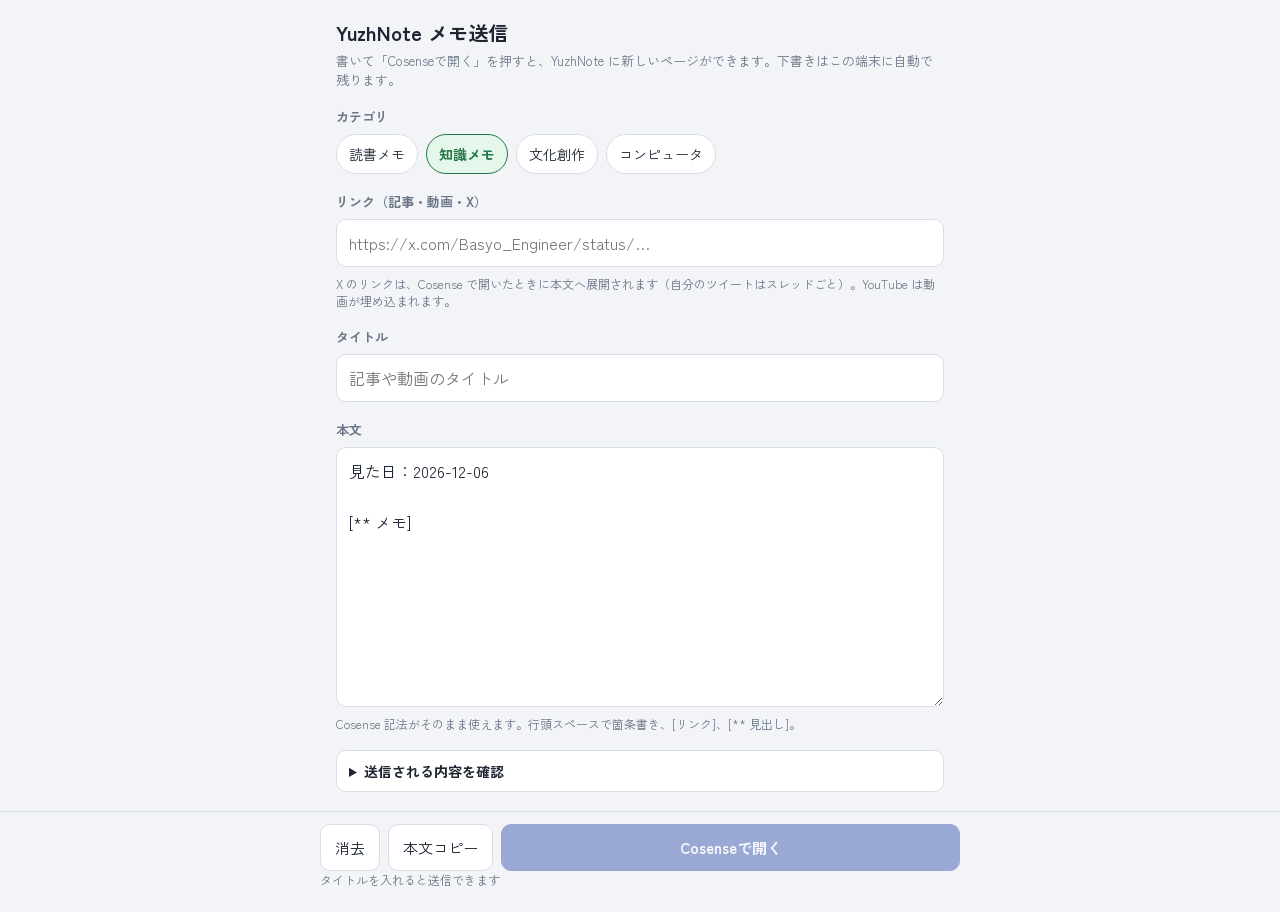
==== yuzhnote/index.html @ 18ed790c "YuzhNote メモ送信エディタを追加 Cosense（YuzhNote）に新しいメモを送るためのエディタ。 ホーム画面に追加してアプリのように使えるよう、manifest とアイコンを付けた。  " ====
<!DOCTYPE html>
<html lang="ja">
<head>
<meta charset="utf-8">
<meta name="viewport" content="width=device-width, initial-scale=1, viewport-fit=cover">
<meta name="theme-color" content="#2f4fa8">
<meta name="apple-mobile-web-app-capable" content="yes">
<meta name="mobile-web-app-capable" content="yes">
<meta name="apple-mobile-web-app-title" content="YuzhNote">
<meta name="apple-mobile-web-app-status-bar-style" content="default">
<link rel="manifest" href="manifest.webmanifest">
<link rel="icon" type="image/png" sizes="192x192" href="icon-192.png">
<link rel="apple-touch-icon" href="apple-touch-icon.png">
<title>YuzhNote メモ送信</title>
<link rel="preconnect" href="https://fonts.googleapis.com">
<link rel="preconnect" href="https://fonts.gstatic.com" crossorigin>
<link href="https://fonts.googleapis.com/css2?family=Zen+Kaku+Gothic+New:wght@400;700&family=IBM+Plex+Mono:wght@400&display=swap" rel="stylesheet">
<style>
/* 1カラムの入力フォーム。上から「カテゴリ→タイトル→本文→送信」の順に親指で進める */
:root {
  --bg: #f2f4f7;
  --panel: #ffffff;
  --ink: #1e2633;
  --muted: #6b7686;
  --line: #d8dee7;
  --accent: #2f4fa8;
  --cat-book: #1d5fa8;   --cat-book-bg: #e3f0ff;
  --cat-know: #23784a;   --cat-know-bg: #e5f6ea;
  --cat-art:  #b0472a;   --cat-art-bg:  #ffe9e3;
  --cat-comp: #6a3fb5;   --cat-comp-bg: #f0e8ff;
  --font-body: "Zen Kaku Gothic New", "Hiragino Sans", "Noto Sans JP", sans-serif;
  --font-mono: "IBM Plex Mono", ui-monospace, Menlo, monospace;
  color-scheme: light;
}
@media (prefers-color-scheme: dark) {
  :root:not([data-theme="light"]) {
    --bg: #141922; --panel: #1d2430; --ink: #e6eaf0; --muted: #98a3b3; --line: #313b4a; --accent: #8fa8ff;
    --cat-book: #9cc6ff; --cat-book-bg: #1c2f48;
    --cat-know: #8fd9ad; --cat-know-bg: #18352a;
    --cat-art:  #ffb09b; --cat-art-bg:  #43261e;
    --cat-comp: #c9adff; --cat-comp-bg: #2f2448;
    color-scheme: dark;
  }
}
:root[data-theme="dark"] {
  --bg: #141922; --panel: #1d2430; --ink: #e6eaf0; --muted: #98a3b3; --line: #313b4a; --accent: #8fa8ff;
  --cat-book: #9cc6ff; --cat-book-bg: #1c2f48;
  --cat-know: #8fd9ad; --cat-know-bg: #18352a;
  --cat-art:  #ffb09b; --cat-art-bg:  #43261e;
  --cat-comp: #c9adff; --cat-comp-bg: #2f2448;
  color-scheme: dark;
}
* { box-sizing: border-box; }
html, body { margin: 0; background: var(--bg); color: var(--ink); font-family: var(--font-body); }
main { max-width: 640px; margin: 0 auto; padding: calc(18px + env(safe-area-inset-top)) 16px 120px; display: grid; gap: 18px; }
header h1 { font-size: 20px; margin: 0; text-wrap: balance; }
header p { margin: 4px 0 0; color: var(--muted); font-size: 13px; }
.field { display: grid; gap: 8px; }
.label { font-size: 13px; font-weight: 700; color: var(--muted); }
.chips { display: flex; flex-wrap: wrap; gap: 8px; }
.chip {
  font: inherit; font-size: 14px; padding: 9px 12px; border-radius: 999px;
  border: 1.5px solid var(--line); background: var(--panel); color: var(--ink); cursor: pointer;
}
.chip[aria-pressed="true"] { border-color: currentColor; font-weight: 700; }
.chip[data-c="book"][aria-pressed="true"] { color: var(--cat-book); background: var(--cat-book-bg); }
.chip[data-c="know"][aria-pressed="true"] { color: var(--cat-know); background: var(--cat-know-bg); }
.chip[data-c="art"][aria-pressed="true"],
.chip.sub[aria-pressed="true"] { color: var(--cat-art); background: var(--cat-art-bg); }
.chip[data-c="comp"][aria-pressed="true"] { color: var(--cat-comp); background: var(--cat-comp-bg); }
.chip.sub { font-size: 14px; padding: 7px 12px; }
input[type="text"], input[type="url"], textarea {
  width: 100%; font: inherit; font-size: 16px; color: var(--ink);
  background: var(--panel); border: 1.5px solid var(--line); border-radius: 10px; padding: 11px 12px;
}
textarea { min-height: 260px; line-height: 1.6; resize: vertical; font-family: var(--font-body); }
input:focus, textarea:focus, .chip:focus-visible, .btn:focus-visible, summary:focus-visible { outline: 2px solid var(--accent); outline-offset: 2px; }
.row { display: flex; align-items: center; gap: 8px; font-size: 14px; color: var(--muted); }
.hint { font-size: 12px; color: var(--muted); margin: 0; }
.hidden { display: none !important; }
details { background: var(--panel); border: 1.5px solid var(--line); border-radius: 10px; padding: 10px 12px; }
summary { cursor: pointer; font-size: 14px; font-weight: 700; }
pre { font-family: var(--font-mono); font-size: 12.5px; white-space: pre-wrap; word-break: break-all; margin: 10px 0 0; }
.bar {
  position: fixed; left: 0; right: 0; bottom: 0; padding: 12px 16px calc(12px + env(safe-area-inset-bottom));
  background: var(--bg); border-top: 1px solid var(--line);
}
.bar-in { max-width: 640px; margin: 0 auto; display: flex; gap: 8px; align-items: center; }
.btn {
  font: inherit; font-size: 15px; border-radius: 10px; padding: 12px 14px; cursor: pointer;
  border: 1.5px solid var(--line); background: var(--panel); color: var(--ink); text-decoration: none; text-align: center;
}
.btn.primary { flex: 1; background: var(--accent); border-color: var(--accent); color: #fff; font-weight: 700; }
:root[data-theme="dark"] .btn.primary { color: #10162a; }
@media (prefers-color-scheme: dark) { :root:not([data-theme="light"]) .btn.primary { color: #10162a; } }
.btn.primary[aria-disabled="true"] { opacity: .45; pointer-events: none; }
.status { font-size: 12px; color: var(--muted); min-height: 1em; }
</style>
</head>
<body>
<main>
  <header>
    <h1>YuzhNote メモ送信</h1>
    <p>書いて「Cosenseで開く」を押すと、YuzhNote に新しいページができます。下書きはこの端末に自動で残ります。</p>
  </header>

  <div class="field">
    <span class="label" id="lbl-cat">カテゴリ</span>
    <div class="chips" role="group" aria-labelledby="lbl-cat" id="cats">
      <button class="chip" type="button" data-c="book" id="cat-book">読書メモ</button>
      <button class="chip" type="button" data-c="know" id="cat-know">知識メモ</button>
      <button class="chip" type="button" data-c="art" id="cat-art">文化創作</button>
      <button class="chip" type="button" data-c="comp" id="cat-comp">コンピュータ</button>
    </div>
    <div class="chips hidden" role="group" aria-label="文化創作の種類" id="subs">
      <button class="chip sub" type="button" data-s="一次創作" id="sub-1">一次創作</button>
      <button class="chip sub" type="button" data-s="ブルアカ二次創作" id="sub-ba">ブルアカ二次</button>
      <button class="chip sub" type="button" data-s="アークナイツ二次創作" id="sub-ak">アークナイツ二次</button>
      <button class="chip sub" type="button" data-s="二次創作" id="sub-other">二次（他作品）</button>
      <button class="chip sub" type="button" data-s="感想" id="sub-kanso">感想</button>
    </div>
  </div>

  <div class="field" id="url-field">
    <label class="label" for="url">リンク（記事・動画・X）</label>
    <input type="url" id="url" inputmode="url" placeholder="https://x.com/Basyo_Engineer/status/…">
    <p class="hint">X のリンクは、Cosense で開いたときに本文へ展開されます（自分のツイートはスレッドごと）。YouTube は動画が埋め込まれます。</p>
  </div>

  <div class="field">
    <label class="label" for="title">タイトル</label>
    <input type="text" id="title" autocomplete="off">
    <p class="hint hidden" id="book-hint">読書メモは書名だけを入れてください。書影・著者・出版社・発売日・ISBN は Cosense で開いたときに openBD から自動で入ります。</p>
  </div>

  <div class="field">
    <label class="label" for="body">本文</label>
    <textarea id="body"></textarea>
    <p class="hint">Cosense 記法がそのまま使えます。行頭スペースで箇条書き、[リンク]、[** 見出し]。</p>
  </div>

  <details>
    <summary>送信される内容を確認</summary>
    <pre id="preview"></pre>
  </details>
</main>

<div class="bar">
  <div class="bar-in">
    <button class="btn" type="button" id="clear">消去</button>
    <button class="btn" type="button" id="copy">本文コピー</button>
    <a class="btn primary" id="send" href="#" target="_blank" rel="noopener" aria-disabled="true">Cosenseで開く</a>
  </div>
  <div class="bar-in"><span class="status" id="status" role="status"></span></div>
</div>

<script>
const PROJECT = 'YuzhNote';
const URL_LIMIT = 7000; // これより長いURLはブラウザによって開けないことがある

const pad = n => String(n).padStart(2, '0');
const today = () => { const d = new Date(); return `${d.getFullYear()}-${pad(d.getMonth() + 1)}-${pad(d.getDate())}`; };

// カテゴリごとのタグ・テンプレ・タイトル例
const CATS = {
  book: { tag: () => '#読書メモ', title: '書名（例：理科系の作文技術）',
          tpl: () => ['', '[** 要点]', '', '[** 気になった所]', '', '[** 感想]', ''] },
  know: { tag: () => '#知識メモ', title: '記事や動画のタイトル',
          tpl: () => [`見た日：${today()}`, '', '[** メモ]', ''] },
  art:  { tag: s => `#文化創作 #${s}`, title: '作品名　ネタ',
          tpl: s => s === '感想'
            ? ['作品：', `見た日：${today()}`, '', '[** 感想]', '']
            : [...(s === '二次創作' ? ['原作：'] : []), '', '[** あらすじ・ネタ]', '', '[** 本文]', ''] },
  comp: { tag: () => '#コンピュータ', title: 'テーマ',
          tpl: () => ['', '[** 目的]', '', '[** やったこと]', '', '[** わかったこと]', '', '[** 参考]', ''] },
};

const $ = id => document.getElementById(id);
const state = { cat: 'know', sub: 'ブルアカ二次創作' };
let lastTemplate = '';

const store = {
  get() { try { return JSON.parse(localStorage.getItem('yuzhnote-draft') || 'null'); } catch { return null; } },
  set(v) { try { localStorage.setItem('yuzhnote-draft', JSON.stringify(v)); } catch {} },
  clear() { try { localStorage.removeItem('yuzhnote-draft'); } catch {} },
};

function templateText() {
  const c = CATS[state.cat];
  return c.tpl(state.sub).join('\n');
}

// 本文がまだテンプレのまま（または空）なら、カテゴリ切り替えでテンプレを差し替える
function applyTemplate() {
  const body = $('body');
  if (body.value.trim() === '' || body.value === lastTemplate) {
    lastTemplate = templateText();
    body.value = lastTemplate;
  }
}

function renderCats() {
  document.querySelectorAll('#cats .chip').forEach(b => b.setAttribute('aria-pressed', String(b.dataset.c === state.cat)));
  document.querySelectorAll('#subs .chip').forEach(b => b.setAttribute('aria-pressed', String(b.dataset.s === state.sub)));
  $('subs').classList.toggle('hidden', state.cat !== 'art');
  $('book-hint').classList.toggle('hidden', state.cat !== 'book');
  $('title').placeholder = CATS[state.cat].title;
}

function isYouTube(u) { return /^(https?:\/\/)?(www\.|m\.)?(youtube\.com|youtu\.be)\//.test(u); }
const TWEET_RE = /^https?:\/\/(?:www\.|mobile\.)?(?:x|twitter)\.com\/\w+\/status\/\d+\S*$/;
// X のリンクは「thread: URL」の行にしておき、Cosense 側の UserScript が本文に展開する
const tweetLine = u => `thread: ${u}`;

function buildPage() {
  const title = $('title').value.trim();
  const lines = [CATS[state.cat].tag(state.sub)];
  const url = $('url').value.trim();
  if (url) {
    if (TWEET_RE.test(url)) lines.push(tweetLine(url));
    else if (state.cat === 'know' && !isYouTube(url) && title) lines.push(`[${title.replace(/[\[\]]/g, '')} ${url}]`);
    else lines.push(`[${url}]`);
  }
  // 本文に X のリンクだけの行があれば、それも展開の対象にする
  lines.push(...$('body').value.replace(/\s+$/, '').split('\n').map(l => TWEET_RE.test(l.trim()) ? tweetLine(l.trim()) : l));
  return { title, body: lines.join('\n') };
}

function update() {
  const { title, body } = buildPage();
  $('preview').textContent = (title || '（タイトル未入力）') + '\n' + body;
  const send = $('send');
  const href = title
    ? `https://scrapbox.io/${PROJECT}/${encodeURIComponent(title)}?body=${encodeURIComponent(body)}`
    : '#';
  send.href = href;
  send.setAttribute('aria-disabled', String(!title));
  if (!title) setStatus('タイトルを入れると送信できます');
  else if (href.length > URL_LIMIT) setStatus('本文が長めです。開けない場合は「本文コピー」で貼り付けてください');
  else setStatus('');
  store.set({ cat: state.cat, sub: state.sub, title: $('title').value, url: $('url').value, body: $('body').value, lastTemplate });
}

function setStatus(t) { $('status').textContent = t; }

$('cats').addEventListener('click', e => {
  const b = e.target.closest('.chip'); if (!b) return;
  state.cat = b.dataset.c; renderCats(); applyTemplate(); update();
});
$('subs').addEventListener('click', e => {
  const b = e.target.closest('.chip'); if (!b) return;
  state.sub = b.dataset.s; renderCats(); applyTemplate(); update();
});
['title', 'url', 'body'].forEach(id => $(id).addEventListener('input', update));

$('clear').addEventListener('click', () => {
  $('title').value = ''; $('url').value = ''; $('body').value = '';
  lastTemplate = ''; applyTemplate(); update(); setStatus('消去しました');
});
$('copy').addEventListener('click', async () => {
  const { title, body } = buildPage();
  try { await navigator.clipboard.writeText(body); setStatus('本文をコピーしました'); }
  catch { setStatus('コピーできませんでした。「送信される内容を確認」から選択してコピーしてください'); }
});
// 送信後は下書きを残したまま（ページが開けなかったとき用）。消すときは「消去」
$('send').addEventListener('click', e => {
  if ($('send').getAttribute('aria-disabled') === 'true') { e.preventDefault(); return; }
  setStatus('Cosense を開きました。うまくできたら「消去」で下書きを消せます');
});

// 起動時：下書きがあれば復元、なければ知識メモの例を表示
const saved = store.get();
if (saved) {
  Object.assign(state, { cat: saved.cat || 'know', sub: saved.sub || state.sub });
  $('title').value = saved.title || ''; $('url').value = saved.url || '';
  $('body').value = saved.body || ''; lastTemplate = saved.lastTemplate || '';
}
renderCats(); applyTemplate(); update();
</script>
</body>
</html>
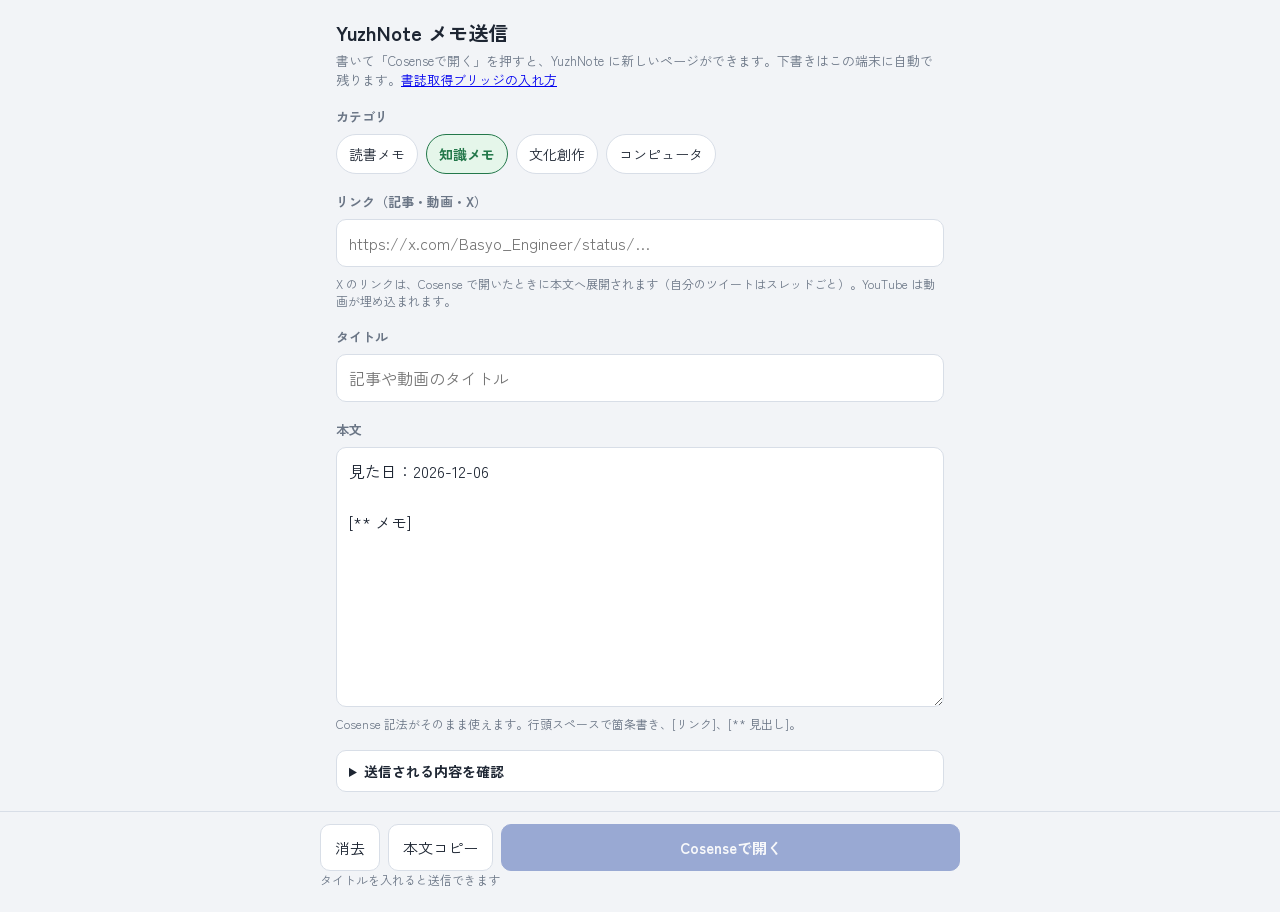
==== commit 06930c13: "書誌取得ブリッジ（ブラウザ拡張用スクリプト）と入れ方のページを追加 YuzhNote の UserScript から国立国会図書館サーチと版元ドットコムの書誌を 読めるようにする Tampermonk" ====
--- a/yuzhnote/index.html
+++ b/yuzhnote/index.html
@@ -101,7 +101,7 @@
 <main>
   <header>
     <h1>YuzhNote メモ送信</h1>
-    <p>書いて「Cosenseで開く」を押すと、YuzhNote に新しいページができます。下書きはこの端末に自動で残ります。</p>
+    <p>書いて「Cosenseで開く」を押すと、YuzhNote に新しいページができます。下書きはこの端末に自動で残ります。<a href="setup.html">書誌取得ブリッジの入れ方</a></p>
   </header>
 
   <div class="field">
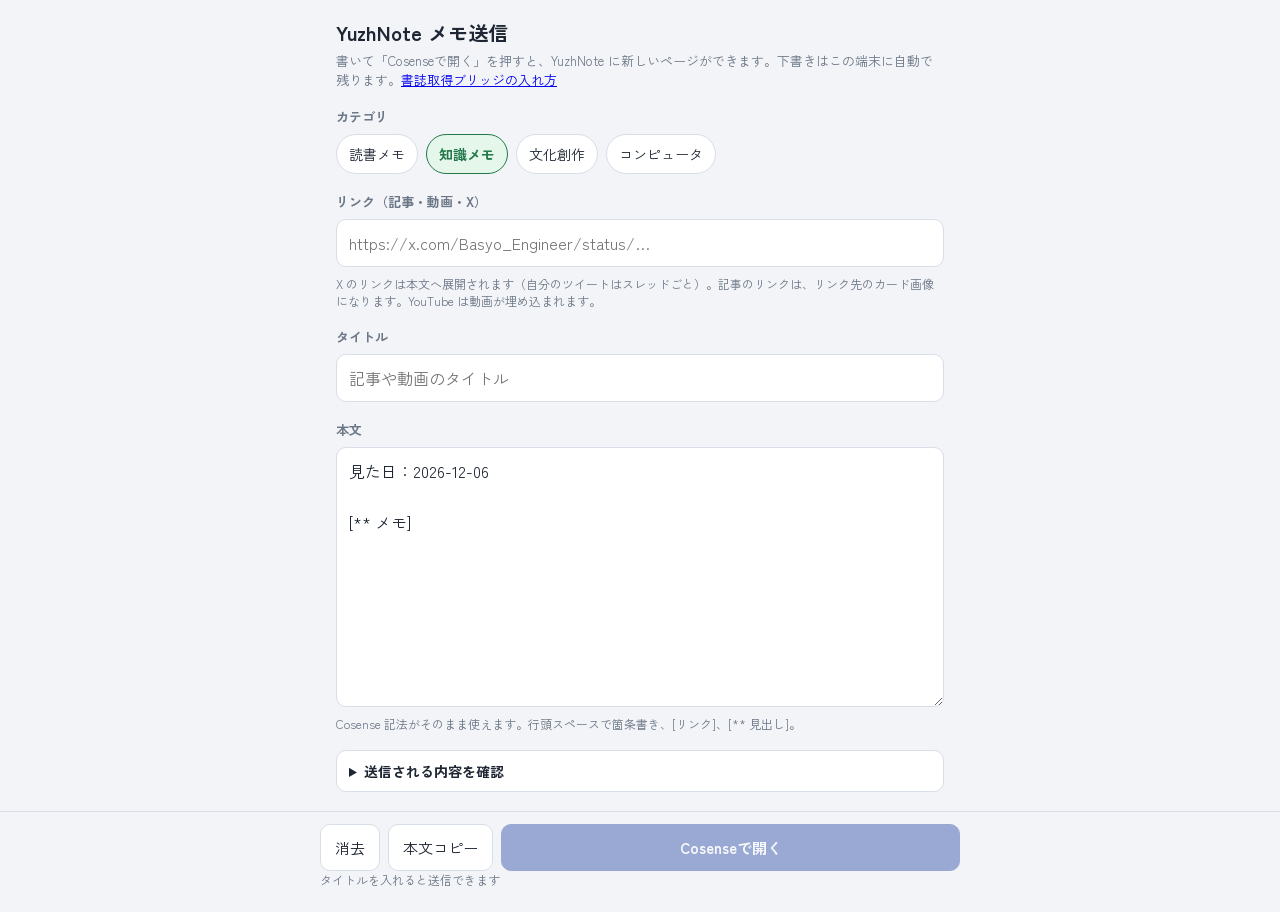
==== commit e2b9e4e1: "リンクのカード表示を追加し、エディタの記事リンクもカードにする URL だけの行をリンク先のカード画像（ricapitolare）に書き換える yuzh-linkcard を追加。 ツイートとカードの" ====
--- a/yuzhnote/index.html
+++ b/yuzhnote/index.html
@@ -124,7 +124,7 @@
   <div class="field" id="url-field">
     <label class="label" for="url">リンク（記事・動画・X）</label>
     <input type="url" id="url" inputmode="url" placeholder="https://x.com/Basyo_Engineer/status/…">
-    <p class="hint">X のリンクは、Cosense で開いたときに本文へ展開されます（自分のツイートはスレッドごと）。YouTube は動画が埋め込まれます。</p>
+    <p class="hint">X のリンクは本文へ展開されます（自分のツイートはスレッドごと）。記事のリンクは、リンク先のカード画像になります。YouTube は動画が埋め込まれます。</p>
   </div>
 
   <div class="field">
@@ -217,9 +217,9 @@
   const lines = [CATS[state.cat].tag(state.sub)];
   const url = $('url').value.trim();
   if (url) {
+    // X はスレッドの展開、それ以外は URL だけの行にする（Cosense でリンク先のカード画像になる）
     if (TWEET_RE.test(url)) lines.push(tweetLine(url));
-    else if (state.cat === 'know' && !isYouTube(url) && title) lines.push(`[${title.replace(/[\[\]]/g, '')} ${url}]`);
-    else lines.push(`[${url}]`);
+    else lines.push(url);
   }
   // 本文に X のリンクだけの行があれば、それも展開の対象にする
   lines.push(...$('body').value.replace(/\s+$/, '').split('\n').map(l => TWEET_RE.test(l.trim()) ? tweetLine(l.trim()) : l));
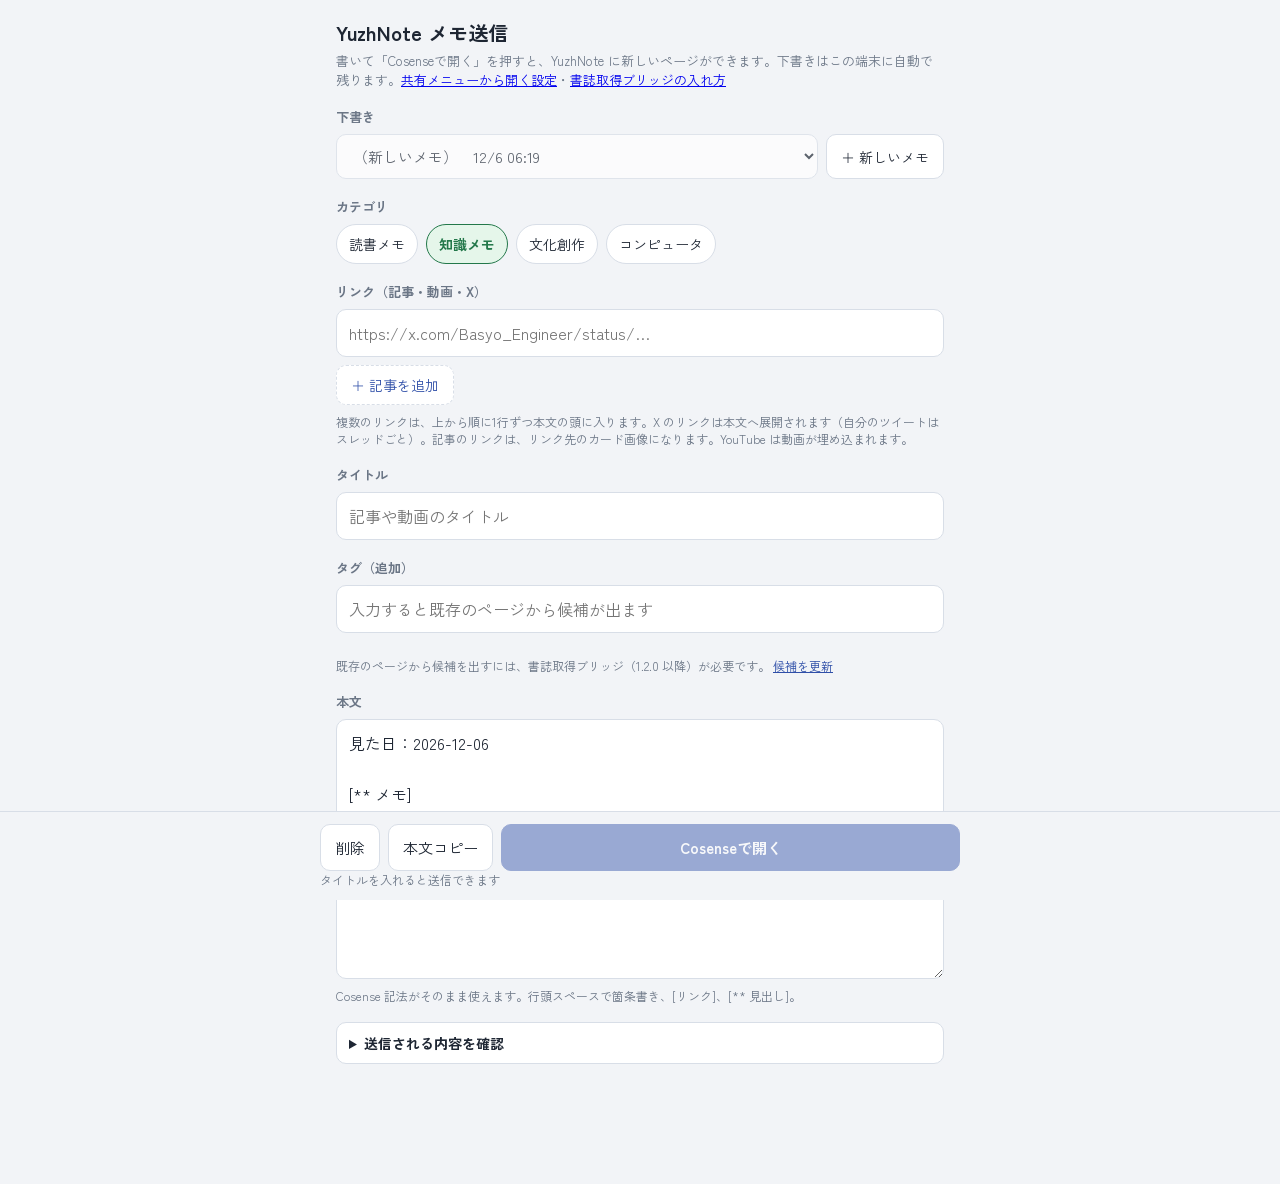
==== commit 1209dd94: "add functions" ====
--- a/yuzhnote/index.html
+++ b/yuzhnote/index.html
@@ -95,14 +95,48 @@
 @media (prefers-color-scheme: dark) { :root:not([data-theme="light"]) .btn.primary { color: #10162a; } }
 .btn.primary[aria-disabled="true"] { opacity: .45; pointer-events: none; }
 .status { font-size: 12px; color: var(--muted); min-height: 1em; }
+/* 記事リンクの追加欄。2件目以降は右に削除ボタンを付ける */
+#urls { display: grid; gap: 8px; }
+.url-row { display: flex; gap: 8px; }
+.url-row input { flex: 1; min-width: 0; }
+.btn.del { padding: 0 14px; font-size: 18px; line-height: 1; color: var(--muted); }
+.btn.add { justify-self: start; font-size: 14px; padding: 9px 14px; border-style: dashed; color: var(--accent); }
+
+/* 下書きの切り替え */
+.drafts { display: flex; gap: 8px; }
+.drafts select {
+  flex: 1; min-width: 0; font: inherit; font-size: 15px; color: var(--ink);
+  background: var(--panel); border: 1.5px solid var(--line); border-radius: 10px; padding: 10px 12px;
+}
+.drafts .btn { padding: 10px 14px; font-size: 14px; white-space: nowrap; }
+/* 読書の状態 */
+.chip.st[aria-pressed="true"] { color: var(--cat-book); background: var(--cat-book-bg); }
+/* タグ */
+.tags-chosen:empty { display: none; }
+.chip.tag { color: var(--accent); border-color: currentColor; font-size: 14px; padding: 6px 10px; }
+.chip.tag::after { content: " ×"; color: var(--muted); }
+.chip.cand { font-size: 13px; padding: 6px 10px; color: var(--muted); }
+.chip.cand::before { content: "＋ "; }
+.sublabel { font-size: 12px; color: var(--muted); margin: 2px 0 -2px; }
+.linkish { font: inherit; font-size: 12px; color: var(--accent); background: none; border: 0; padding: 0; cursor: pointer; text-decoration: underline; }
+.warn { color: var(--cat-art); }
+select:focus { outline: 2px solid var(--accent); outline-offset: 2px; }
 </style>
 </head>
 <body>
 <main>
   <header>
     <h1>YuzhNote メモ送信</h1>
-    <p>書いて「Cosenseで開く」を押すと、YuzhNote に新しいページができます。下書きはこの端末に自動で残ります。<a href="setup.html">書誌取得ブリッジの入れ方</a></p>
+    <p>書いて「Cosenseで開く」を押すと、YuzhNote に新しいページができます。下書きはこの端末に自動で残ります。<a href="share.html">共有メニューから開く設定</a>・<a href="setup.html">書誌取得ブリッジの入れ方</a></p>
   </header>
+
+  <div class="field">
+    <label class="label" for="drafts">下書き</label>
+    <div class="drafts">
+      <select id="drafts"></select>
+      <button class="btn" type="button" id="new-draft">＋ 新しいメモ</button>
+    </div>
+  </div>
 
   <div class="field">
     <span class="label" id="lbl-cat">カテゴリ</span>
@@ -119,18 +153,38 @@
       <button class="chip sub" type="button" data-s="二次創作" id="sub-other">二次（他作品）</button>
       <button class="chip sub" type="button" data-s="感想" id="sub-kanso">感想</button>
     </div>
+    <div class="chips hidden" role="group" aria-label="読書の状態" id="statuses">
+      <button class="chip st" type="button" data-st="">状態なし</button>
+      <button class="chip st" type="button" data-st="積読">積読</button>
+      <button class="chip st" type="button" data-st="読書中">読書中</button>
+      <button class="chip st" type="button" data-st="読了">読了</button>
+    </div>
   </div>
 
   <div class="field" id="url-field">
     <label class="label" for="url">リンク（記事・動画・X）</label>
-    <input type="url" id="url" inputmode="url" placeholder="https://x.com/Basyo_Engineer/status/…">
-    <p class="hint">X のリンクは本文へ展開されます（自分のツイートはスレッドごと）。記事のリンクは、リンク先のカード画像になります。YouTube は動画が埋め込まれます。</p>
+    <div id="urls">
+      <div class="url-row"><input type="url" id="url" class="url-in" inputmode="url" placeholder="https://x.com/Basyo_Engineer/status/…" aria-label="リンク 1"></div>
+    </div>
+    <button class="btn add" type="button" id="add-url">＋ 記事を追加</button>
+    <p class="hint">複数のリンクは、上から順に1行ずつ本文の頭に入ります。X のリンクは本文へ展開されます（自分のツイートはスレッドごと）。記事のリンクは、リンク先のカード画像になります。YouTube は動画が埋め込まれます。</p>
   </div>
 
   <div class="field">
     <label class="label" for="title">タイトル</label>
     <input type="text" id="title" autocomplete="off">
     <p class="hint hidden" id="book-hint">読書メモは書名だけを入れてください。書影・著者・出版社・発売日・ISBN は Cosense で開いたときに openBD から自動で入ります。</p>
+    <p class="hint warn hidden" id="title-dup">同じタイトルのページがすでにあります。開くと新しいページではなく、そのページが開きます。</p>
+  </div>
+
+  <div class="field">
+    <label class="label" for="tag-input">タグ（追加）</label>
+    <div class="chips tags-chosen" id="tags-chosen" aria-label="追加したタグ"></div>
+    <input type="text" id="tag-input" autocomplete="off" enterkeyhint="done" placeholder="入力すると既存のページから候補が出ます">
+    <div class="chips" id="tag-suggest" aria-label="タグの候補"></div>
+    <p class="sublabel hidden" id="related-label">本文に出てくる既存のページ</p>
+    <div class="chips" id="tag-related" aria-label="本文に出てくる既存のページ"></div>
+    <p class="hint"><span id="dict-status"></span> <button class="linkish" type="button" id="dict-refresh">候補を更新</button></p>
   </div>
 
   <div class="field">
@@ -147,7 +201,7 @@
 
 <div class="bar">
   <div class="bar-in">
-    <button class="btn" type="button" id="clear">消去</button>
+    <button class="btn" type="button" id="clear">削除</button>
     <button class="btn" type="button" id="copy">本文コピー</button>
     <a class="btn primary" id="send" href="#" target="_blank" rel="noopener" aria-disabled="true">Cosenseで開く</a>
   </div>
@@ -174,39 +228,313 @@
   comp: { tag: () => '#コンピュータ', title: 'テーマ',
           tpl: () => ['', '[** 目的]', '', '[** やったこと]', '', '[** わかったこと]', '', '[** 参考]', ''] },
 };
+const FIXED_TAGS = ['読書メモ', '知識メモ', '文化創作', 'コンピュータ', '一次創作', 'ブルアカ二次創作', 'アークナイツ二次創作', '二次創作', '感想', '積読', '読書中', '読了'];
 
 const $ = id => document.getElementById(id);
-const state = { cat: 'know', sub: 'ブルアカ二次創作' };
-let lastTemplate = '';
-
 const store = {
-  get() { try { return JSON.parse(localStorage.getItem('yuzhnote-draft') || 'null'); } catch { return null; } },
-  set(v) { try { localStorage.setItem('yuzhnote-draft', JSON.stringify(v)); } catch {} },
-  clear() { try { localStorage.removeItem('yuzhnote-draft'); } catch {} },
+  get(k) { try { return JSON.parse(localStorage.getItem(k) || 'null'); } catch { return null; } },
+  set(k, v) { try { localStorage.setItem(k, JSON.stringify(v)); } catch {} },
+  del(k) { try { localStorage.removeItem(k); } catch {} },
 };
 
-function templateText() {
-  const c = CATS[state.cat];
-  return c.tpl(state.sub).join('\n');
-}
+/* ===== 下書き（複数） ===== */
+// 保存形式：yuzhnote-drafts = { current: id, list: [下書き…] }
+const DRAFTS_KEY = 'yuzhnote-drafts';
+const newId = () => Date.now().toString(36) + Math.random().toString(36).slice(2, 6);
+const blankDraft = (init = {}) => ({
+  id: newId(), cat: 'know', sub: 'ブルアカ二次創作', status: '', title: '', urls: [''], tags: [], body: '', lastTemplate: '',
+  updated: Date.now(), ...init,
+});
+let drafts = [];
+let cur = null; // いま開いている下書き（画面の内容と同じに保つ）
+
+function loadDrafts() {
+  const saved = store.get(DRAFTS_KEY);
+  if (saved?.list?.length) {
+    drafts = saved.list.map(d => ({ ...blankDraft(), ...d, urls: d.urls?.length ? d.urls : [''], tags: d.tags || [] }));
+    cur = drafts.find(d => d.id === saved.current) || drafts[0];
+    return;
+  }
+  // 旧形式（下書き1件だけ）から移す
+  const old = store.get('yuzhnote-draft');
+  cur = blankDraft(old ? {
+    cat: old.cat || 'know', sub: old.sub || 'ブルアカ二次創作', title: old.title || '',
+    urls: Array.isArray(old.urls) && old.urls.length ? old.urls : [old.url || ''],
+    body: old.body || '', lastTemplate: old.lastTemplate || '',
+  } : {});
+  drafts = [cur];
+  saveDrafts();
+  store.del('yuzhnote-draft');
+}
+function saveDrafts() { store.set(DRAFTS_KEY, { current: cur.id, list: drafts }); }
+
+const isEmptyDraft = d => !d.title.trim() && d.urls.every(u => !u.trim()) && !d.tags.length
+  && (!d.body.trim() || d.body === d.lastTemplate);
+
+function draftLabel(d) {
+  const t = new Date(d.updated);
+  const when = `${t.getMonth() + 1}/${t.getDate()} ${pad(t.getHours())}:${pad(t.getMinutes())}`;
+  const url = d.urls.find(u => u.trim());
+  let name = d.title.trim();
+  if (!name && url) { try { name = new URL(url.trim()).hostname.replace(/^www\./, ''); } catch { name = url.trim(); } }
+  if (!name) name = isEmptyDraft(d) ? '（新しいメモ）' : '（無題）';
+  if (name.length > 28) name = name.slice(0, 27) + '…';
+  return `${name}　${when}`;
+}
+
+function renderDraftList() {
+  const sel = $('drafts');
+  sel.textContent = '';
+  for (const d of [...drafts].sort((a, b) => b.updated - a.updated)) {
+    const o = document.createElement('option');
+    o.value = d.id; o.textContent = draftLabel(d); o.selected = d.id === cur.id;
+    sel.append(o);
+  }
+  sel.disabled = drafts.length < 2;
+}
+
+// 画面 → cur
+// 変わったかどうかは、更新日時を除いた中身を前回と比べて判断する
+const snapshot = d => JSON.stringify({ ...d, updated: 0 });
+let lastSnap = '';
+function readForm() {
+  Object.assign(cur, { title: $('title').value, urls: urlValues(), body: $('body').value });
+  const snap = snapshot(cur);
+  const changed = snap !== lastSnap;
+  lastSnap = snap;
+  return changed;
+}
+// cur → 画面
+function writeForm() {
+  $('title').value = cur.title;
+  resetUrls(cur.urls);
+  $('body').value = cur.body;
+  $('tag-input').value = '';
+  renderCats(); renderTags(); applyTemplate();
+}
+
+function switchDraft(id) {
+  readForm();
+  const target = drafts.find(d => d.id === id);
+  if (!target || target === cur) return;
+  // 何も書いていない下書きは、切り替えたら消す
+  if (isEmptyDraft(cur)) drafts = drafts.filter(d => d !== cur);
+  cur = target;
+  writeForm(); readForm(); renderDraftList(); // 切り替えただけでは更新日時を変えない
+  update({ touch: false });
+}
+
+// 新しい下書きを作る（いまの下書きが空ならそれを使う）
+function newDraft(init = {}) {
+  readForm();
+  if (isEmptyDraft(cur)) Object.assign(cur, blankDraft({ id: cur.id, cat: cur.cat, sub: cur.sub }), init);
+  else { cur = blankDraft({ cat: cur.cat, sub: cur.sub, ...init }); drafts.push(cur); }
+  writeForm(); renderDraftList(); update();
+}
+
+/* ===== カテゴリ・テンプレ ===== */
+const templateText = () => CATS[cur.cat].tpl(cur.sub).join('\n');
 
 // 本文がまだテンプレのまま（または空）なら、カテゴリ切り替えでテンプレを差し替える
 function applyTemplate() {
   const body = $('body');
-  if (body.value.trim() === '' || body.value === lastTemplate) {
-    lastTemplate = templateText();
-    body.value = lastTemplate;
+  if (body.value.trim() === '' || body.value === cur.lastTemplate) {
+    cur.lastTemplate = templateText();
+    body.value = cur.lastTemplate;
+    cur.body = body.value;
   }
 }
 
 function renderCats() {
-  document.querySelectorAll('#cats .chip').forEach(b => b.setAttribute('aria-pressed', String(b.dataset.c === state.cat)));
-  document.querySelectorAll('#subs .chip').forEach(b => b.setAttribute('aria-pressed', String(b.dataset.s === state.sub)));
-  $('subs').classList.toggle('hidden', state.cat !== 'art');
-  $('book-hint').classList.toggle('hidden', state.cat !== 'book');
-  $('title').placeholder = CATS[state.cat].title;
-}
-
+  document.querySelectorAll('#cats .chip').forEach(b => b.setAttribute('aria-pressed', String(b.dataset.c === cur.cat)));
+  document.querySelectorAll('#subs .chip').forEach(b => b.setAttribute('aria-pressed', String(b.dataset.s === cur.sub)));
+  document.querySelectorAll('#statuses .chip').forEach(b => b.setAttribute('aria-pressed', String(b.dataset.st === cur.status)));
+  $('subs').classList.toggle('hidden', cur.cat !== 'art');
+  $('statuses').classList.toggle('hidden', cur.cat !== 'book');
+  $('book-hint').classList.toggle('hidden', cur.cat !== 'book');
+  $('title').placeholder = CATS[cur.cat].title;
+}
+
+/* ===== リンク欄（複数） ===== */
+const urlValues = () => [...document.querySelectorAll('#urls .url-in')].map(i => i.value);
+
+function addUrlRow(value = '', focus = false) {
+  const row = document.createElement('div');
+  row.className = 'url-row';
+  const input = document.createElement('input');
+  Object.assign(input, { type: 'url', className: 'url-in', inputMode: 'url', placeholder: 'https://…', value });
+  const del = document.createElement('button');
+  Object.assign(del, { type: 'button', className: 'btn del', textContent: '×' });
+  del.setAttribute('aria-label', 'このリンクを削除');
+  row.append(input, del);
+  $('urls').append(row);
+  relabelUrls();
+  if (focus) input.focus();
+  return input;
+}
+function relabelUrls() {
+  document.querySelectorAll('#urls .url-in').forEach((i, n) => i.setAttribute('aria-label', `リンク ${n + 1}`));
+}
+// 1件目だけ残して追加欄を消し、values を入れ直す
+function resetUrls(values = ['']) {
+  document.querySelectorAll('#urls .url-row').forEach((r, n) => { if (n > 0) r.remove(); });
+  $('url').value = values[0] || '';
+  values.slice(1).forEach(v => addUrlRow(v));
+}
+
+/* ===== タグ ===== */
+// Cosense のタグの書き方。スペースは _ にする（Cosense では同じページになる）。[ ] # を含むものは [ ] のリンクにする
+const fmtTag = t => /[\[\]#]/.test(t) ? `[${t}]` : '#' + t.replace(/\s+/g, '_');
+// 比べるための正規化：全角半角・大文字小文字・カタカナひらがな・_ とスペースをそろえる
+const norm = s => String(s).normalize('NFKC').toLowerCase().replace(/[_\s]+/g, ' ').trim()
+  .replace(/[\u30a1-\u30f6]/g, c => String.fromCharCode(c.charCodeAt(0) - 0x60));
+
+let dict = [];      // [{ t: タイトル, l: 被リンク数, n: 正規化, ascii }]
+let dictTitles = new Set();
+function setDict(pairs) {
+  dict = pairs.map(([t, l]) => { const n = norm(t); return { t, l, n, ascii: /^[\x00-\x7f]+$/.test(n) }; })
+    .filter(e => e.n.length >= 1);
+  dictTitles = new Set(dict.map(e => e.n));
+}
+
+const taken = () => new Set([...FIXED_TAGS, ...cur.tags].map(norm));
+
+function chip(text, cls, onClick, title) {
+  const b = document.createElement('button');
+  b.type = 'button'; b.className = 'chip ' + cls; b.textContent = text;
+  if (title) b.title = title;
+  b.addEventListener('click', onClick);
+  return b;
+}
+
+function addTag(t) {
+  t = t.trim().replace(/^#/, '');
+  if (!t) return;
+  // 既存ページと表記だけ違うときは、既存の表記にそろえる
+  const hit = dict.find(e => e.n === norm(t));
+  if (hit) t = hit.t;
+  if (taken().has(norm(t))) { setStatus(`「${t}」はもう入っています`); return; }
+  cur.tags.push(t);
+  $('tag-input').value = '';
+  renderTags(); update();
+}
+function removeTag(t) { cur.tags = cur.tags.filter(x => x !== t); renderTags(); update(); }
+
+function renderTags() {
+  const box = $('tags-chosen');
+  box.textContent = '';
+  cur.tags.forEach(t => box.append(chip(t, 'tag', () => removeTag(t), 'タップで外す')));
+  renderSuggest();
+  renderRelated();
+}
+
+// 入力中の文字に合う既存ページ
+function renderSuggest() {
+  const box = $('tag-suggest');
+  box.textContent = '';
+  const q = norm($('tag-input').value.replace(/^#/, ''));
+  if (!q) return;
+  const skip = taken();
+  const hits = dict.filter(e => e.n.includes(q) && !skip.has(e.n))
+    .sort((a, b) => (b.n.startsWith(q) - a.n.startsWith(q)) || (b.l - a.l) || (a.t.length - b.t.length))
+    .slice(0, 8);
+  hits.forEach(e => box.append(chip(e.t, 'cand', () => addTag(e.t), `${e.l}ページからリンク`)));
+  if (!dict.some(e => e.n === q)) box.append(chip(`「${$('tag-input').value.trim().replace(/^#/, '')}」を新しく作る`, 'cand', () => addTag($('tag-input').value)));
+}
+
+// タイトル・本文に出てくる既存ページ（表記ゆれを防ぐため）
+let relatedTimer = null;
+function renderRelated() {
+  clearTimeout(relatedTimer);
+  relatedTimer = setTimeout(() => {
+    const box = $('tag-related');
+    box.textContent = '';
+    const text = norm($('title').value + '\n' + $('body').value.replace(cur.lastTemplate, ''));
+    const skip = taken(); skip.add(norm($('title').value));
+    const hits = !text ? [] : dict.filter(e => {
+      if (skip.has(e.n) || e.n.length < 2 || /^\d+$/.test(e.n)) return false;
+      if (!e.ascii) return text.includes(e.n);
+      if (e.n.length < 3) return false;
+      const i = text.indexOf(e.n);
+      if (i < 0) return false;
+      // 英数字の語は、単語の途中に含まれるものは除く
+      const before = text[i - 1], after = text[i + e.n.length];
+      return !/[a-z0-9]/.test(before || '') && !/[a-z0-9]/.test(after || '');
+    }).sort((a, b) => (b.l - a.l) || (b.t.length - a.t.length)).slice(0, 8);
+    hits.forEach(e => box.append(chip(e.t, 'cand', () => addTag(e.t), `${e.l}ページからリンク`)));
+    $('related-label').classList.toggle('hidden', !hits.length);
+  }, 250);
+}
+
+/* ===== 書誌取得ブリッジ（ブラウザ拡張）経由で、YuzhNote のページ一覧を読む ===== */
+// 別のサイト（github.io）から Cosense の API は読めない（CORS）ため、拡張に取ってきてもらう
+const DICT_KEY = 'yuzhnote-dict';
+const DICT_TTL = 6 * 60 * 60 * 1000;
+let bridge = null; // null=確認中 / true / false
+const waiters = new Map();
+window.addEventListener('message', e => {
+  if (e.origin !== location.origin) return;
+  const d = e.data;
+  if (d?.type === 'yuzh-bridge-pong') bridge = true;
+  if (d?.type === 'yuzh-bridge-res' && waiters.has(d.id)) { waiters.get(d.id)(d); waiters.delete(d.id); }
+});
+const sleep = ms => new Promise(r => setTimeout(r, ms));
+async function hasBridge() {
+  if (bridge === true) return true;
+  bridge = null;
+  window.postMessage({ type: 'yuzh-bridge-ping' }, location.origin);
+  for (let i = 0; i < 15 && bridge === null; i++) await sleep(100);
+  if (bridge === null) bridge = false;
+  return bridge;
+}
+async function bridgeFetch(url) {
+  const id = Math.random().toString(36).slice(2);
+  const res = await new Promise((resolve, reject) => {
+    waiters.set(id, resolve);
+    window.postMessage({ type: 'yuzh-bridge-req', id, url }, location.origin);
+    setTimeout(() => { if (waiters.delete(id)) reject(new Error('拡張からの応答がありません')); }, 30000);
+  });
+  if (!res.ok) throw new Error(res.status === 401 || res.status === 403
+    ? 'Cosense にログインしていないため読めませんでした' : (res.error || `取得に失敗（${res.status}）`));
+  return res.text;
+}
+
+function setDictStatus(t) { $('dict-status').textContent = t; }
+function dictAge(at) {
+  const m = Math.round((Date.now() - at) / 60000);
+  return m < 60 ? `${m}分前` : m < 1440 ? `${Math.round(m / 60)}時間前` : `${Math.round(m / 1440)}日前`;
+}
+
+async function loadDict(force = false) {
+  const cached = store.get(DICT_KEY);
+  if (cached?.titles) setDict(cached.titles);
+  const fresh = cached && Date.now() - cached.at < DICT_TTL;
+  if (fresh && !force) { setDictStatus(`既存のページ ${dict.length} 件から候補を出しています（${dictAge(cached.at)}に取得）。`); return; }
+  setDictStatus('ページ一覧を確認しています…');
+  if (!await hasBridge()) {
+    setDictStatus(cached
+      ? `既存のページ ${dict.length} 件から候補を出しています（${dictAge(cached.at)}に取得。ブリッジが見つからないため更新できません）。`
+      : '既存のページから候補を出すには、書誌取得ブリッジ（1.2.0 以降）が必要です。');
+    return;
+  }
+  try {
+    const pairs = [];
+    for (let skip = 0, count = 1; skip < count && skip < 20000; skip += 1000) {
+      const d = JSON.parse(await bridgeFetch(`https://scrapbox.io/api/pages/${PROJECT}?limit=1000&skip=${skip}&sort=linked`));
+      count = d.count || 0;
+      (d.pages || []).forEach(p => pairs.push([p.title, p.linked || 0]));
+      if (!d.pages?.length) break;
+    }
+    setDict(pairs);
+    store.set(DICT_KEY, { at: Date.now(), titles: pairs });
+    setDictStatus(`既存のページ ${dict.length} 件から候補を出しています（いま取得）。`);
+  } catch (e) {
+    setDictStatus(`ページ一覧を読めませんでした：${e.message}`);
+  }
+  renderTags(); update({ touch: false });
+}
+
+/* ===== 送信する内容 ===== */
 function isYouTube(u) { return /^(https?:\/\/)?(www\.|m\.)?(youtube\.com|youtu\.be)\//.test(u); }
 const TWEET_RE = /^https?:\/\/(?:www\.|mobile\.)?(?:x|twitter)\.com\/\w+\/status\/\d+\S*$/;
 // X のリンクは「thread: URL」の行にしておき、Cosense 側の UserScript が本文に展開する
@@ -214,19 +542,24 @@
 
 function buildPage() {
   const title = $('title').value.trim();
-  const lines = [CATS[state.cat].tag(state.sub)];
-  const url = $('url').value.trim();
-  if (url) {
-    // X はスレッドの展開、それ以外は URL だけの行にする（Cosense でリンク先のカード画像になる）
-    if (TWEET_RE.test(url)) lines.push(tweetLine(url));
-    else lines.push(url);
+  const tagLine = [CATS[cur.cat].tag(cur.sub), ...(cur.cat === 'book' && cur.status ? ['#' + cur.status] : []), ...cur.tags.map(fmtTag)];
+  const lines = [tagLine.join(' ')];
+  // X はスレッドの展開、それ以外は URL だけの行にする（Cosense でリンク先のカード画像になる）
+  for (const url of urlValues().map(u => u.trim()).filter(Boolean)) {
+    lines.push(TWEET_RE.test(url) ? tweetLine(url) : url);
   }
   // 本文に X のリンクだけの行があれば、それも展開の対象にする
   lines.push(...$('body').value.replace(/\s+$/, '').split('\n').map(l => TWEET_RE.test(l.trim()) ? tweetLine(l.trim()) : l));
   return { title, body: lines.join('\n') };
 }
 
-function update() {
+function update({ touch = true } = {}) {
+  const changed = readForm();
+  if (changed && touch) cur.updated = Date.now();
+  saveDrafts();
+  const opt = [...$('drafts').options].find(o => o.value === cur.id);
+  if (opt) opt.textContent = draftLabel(cur);
+
   const { title, body } = buildPage();
   $('preview').textContent = (title || '（タイトル未入力）') + '\n' + body;
   const send = $('send');
@@ -235,47 +568,104 @@
     : '#';
   send.href = href;
   send.setAttribute('aria-disabled', String(!title));
+  $('title-dup').classList.toggle('hidden', !title || !dictTitles.has(norm(title)));
   if (!title) setStatus('タイトルを入れると送信できます');
   else if (href.length > URL_LIMIT) setStatus('本文が長めです。開けない場合は「本文コピー」で貼り付けてください');
   else setStatus('');
-  store.set({ cat: state.cat, sub: state.sub, title: $('title').value, url: $('url').value, body: $('body').value, lastTemplate });
 }
 
 function setStatus(t) { $('status').textContent = t; }
 
+/* ===== 共有メニュー・ショートカット・ブックマークレットから開いたとき ===== */
+// ?url=…&title=…&text=… を受け取って新しい下書きにする
+function takeShared() {
+  const q = new URLSearchParams(location.search);
+  if (!['url', 'title', 'text'].some(k => q.get(k))) return '';
+  let url = (q.get('url') || '').trim();
+  let text = (q.get('text') || '').trim();
+  const title = (q.get('title') || '').trim();
+  // Android はリンクを text に入れて渡すことが多い
+  if (!url) { const m = text.match(/https?:\/\/\S+/); if (m) url = m[0]; }
+  if (url) text = text.replace(url, '').trim();
+  history.replaceState(null, '', location.pathname); // 再読み込みで二重に入らないように
+
+  // 同じリンクの下書きがあれば、それを開く
+  const same = url && drafts.find(d => d.urls.some(u => u.trim() === url));
+  if (same) { cur = same; writeForm(); return '同じリンクの下書きを開きました'; }
+
+  readForm();
+  const init = { urls: [url], title: title || (text && text.length <= 80 && !text.includes('\n') ? text : '') };
+  if (isEmptyDraft(cur)) Object.assign(cur, blankDraft({ id: cur.id, cat: 'know' }), init);
+  else { cur = blankDraft({ cat: 'know', ...init }); drafts.push(cur); }
+  writeForm();
+  // 選んだ文章などが一緒に来たら、本文の最後に引用として入れる
+  if (text && text !== cur.title) {
+    $('body').value = $('body').value.replace(/\s*$/, '\n') + text.split('\n').map(l => '> ' + l).join('\n') + '\n';
+  }
+  return '共有されたリンクで新しいメモを作りました';
+}
+
+/* ===== イベント ===== */
 $('cats').addEventListener('click', e => {
   const b = e.target.closest('.chip'); if (!b) return;
-  state.cat = b.dataset.c; renderCats(); applyTemplate(); update();
+  cur.cat = b.dataset.c; renderCats(); applyTemplate(); renderTags(); update();
 });
 $('subs').addEventListener('click', e => {
   const b = e.target.closest('.chip'); if (!b) return;
-  state.sub = b.dataset.s; renderCats(); applyTemplate(); update();
-});
-['title', 'url', 'body'].forEach(id => $(id).addEventListener('input', update));
-
+  cur.sub = b.dataset.s; renderCats(); applyTemplate(); renderTags(); update();
+});
+$('statuses').addEventListener('click', e => {
+  const b = e.target.closest('.chip'); if (!b) return;
+  cur.status = b.dataset.st; renderCats(); update();
+});
+['title', 'body'].forEach(id => $(id).addEventListener('input', () => { update(); renderRelated(); }));
+$('urls').addEventListener('input', () => update());
+$('urls').addEventListener('click', e => {
+  const del = e.target.closest('.btn.del'); if (!del) return;
+  del.closest('.url-row').remove(); relabelUrls(); update();
+});
+$('add-url').addEventListener('click', () => { addUrlRow('', true); update(); });
+
+$('tag-input').addEventListener('input', renderSuggest);
+$('tag-input').addEventListener('keydown', e => {
+  if (e.key !== 'Enter' || e.isComposing) return;
+  e.preventDefault();
+  addTag($('tag-input').value);
+});
+$('dict-refresh').addEventListener('click', () => loadDict(true));
+
+$('drafts').addEventListener('change', e => switchDraft(e.target.value));
+$('new-draft').addEventListener('click', () => { newDraft(); setStatus('新しいメモを作りました'); $('title').focus(); });
+
+// 「削除」：いまの下書きを消して、次に新しい下書きを開く
 $('clear').addEventListener('click', () => {
-  $('title').value = ''; $('url').value = ''; $('body').value = '';
-  lastTemplate = ''; applyTemplate(); update(); setStatus('消去しました');
+  readForm();
+  if (!isEmptyDraft(cur) && !confirm('この下書きを削除しますか？')) return;
+  drafts = drafts.filter(d => d !== cur);
+  if (drafts.length) cur = [...drafts].sort((a, b) => b.updated - a.updated)[0];
+  else { cur = blankDraft(); drafts = [cur]; }
+  writeForm(); renderDraftList(); update({ touch: false });
+  setStatus(drafts.length > 1 ? '削除しました。ほかの下書きを開いています' : '削除しました');
 });
 $('copy').addEventListener('click', async () => {
-  const { title, body } = buildPage();
+  const { body } = buildPage();
   try { await navigator.clipboard.writeText(body); setStatus('本文をコピーしました'); }
   catch { setStatus('コピーできませんでした。「送信される内容を確認」から選択してコピーしてください'); }
 });
-// 送信後は下書きを残したまま（ページが開けなかったとき用）。消すときは「消去」
+// 送信後は下書きを残したまま（ページが開けなかったとき用）。消すときは「削除」
 $('send').addEventListener('click', e => {
   if ($('send').getAttribute('aria-disabled') === 'true') { e.preventDefault(); return; }
-  setStatus('Cosense を開きました。うまくできたら「消去」で下書きを消せます');
-});
-
-// 起動時：下書きがあれば復元、なければ知識メモの例を表示
-const saved = store.get();
-if (saved) {
-  Object.assign(state, { cat: saved.cat || 'know', sub: saved.sub || state.sub });
-  $('title').value = saved.title || ''; $('url').value = saved.url || '';
-  $('body').value = saved.body || ''; lastTemplate = saved.lastTemplate || '';
-}
-renderCats(); applyTemplate(); update();
+  setStatus('Cosense を開きました。うまくできたら「削除」で下書きを消せます');
+});
+
+// 起動：保存した下書きを画面に出してから、共有されたものがあれば受け取る
+loadDrafts();
+writeForm(); readForm();
+const shared = takeShared();
+renderDraftList();
+update({ touch: !!shared });
+if (shared) setStatus(shared);
+loadDict();
 </script>
 </body>
 </html>
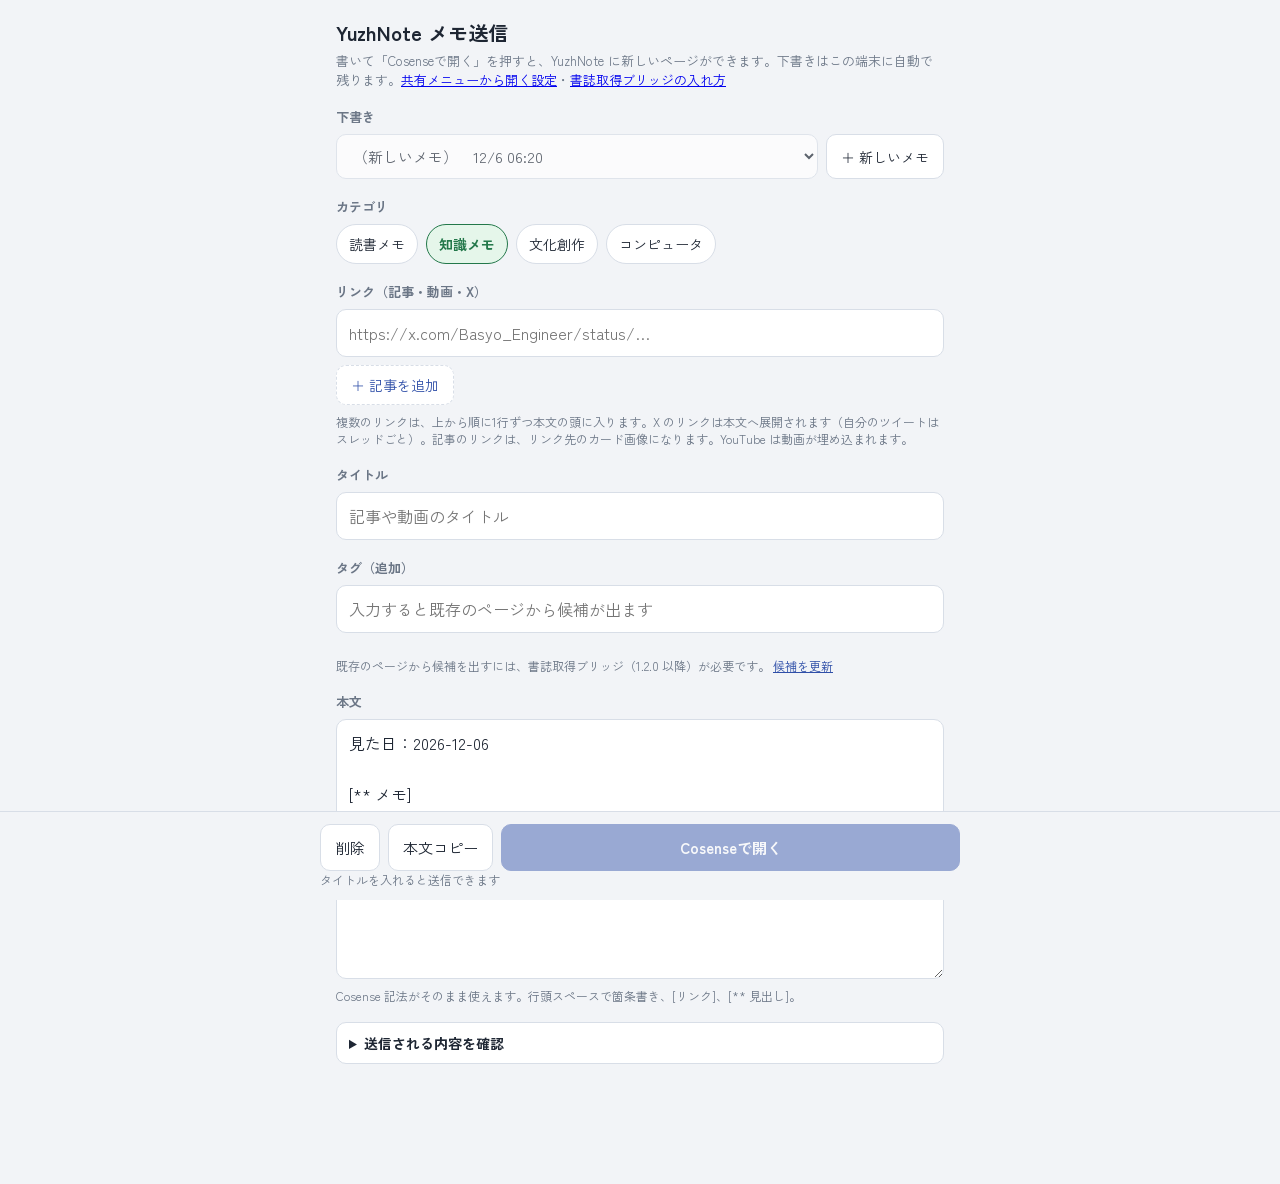
==== commit 32b248c4: "トップページの編集部分を削減" ====
--- a/yuzhnote/index.html
+++ b/yuzhnote/index.html
@@ -218,15 +218,15 @@
 // カテゴリごとのタグ・テンプレ・タイトル例
 const CATS = {
   book: { tag: () => '#読書メモ', title: '書名（例：理科系の作文技術）',
-          tpl: () => ['', '[** 要点]', '', '[** 気になった所]', '', '[** 感想]', ''] },
+          tpl: () => ['', '[** タイトル]', ''] },
   know: { tag: () => '#知識メモ', title: '記事や動画のタイトル',
           tpl: () => [`見た日：${today()}`, '', '[** メモ]', ''] },
   art:  { tag: s => `#文化創作 #${s}`, title: '作品名　ネタ',
           tpl: s => s === '感想'
-            ? ['作品：', `見た日：${today()}`, '', '[** 感想]', '']
+            ? ['[** 感想]', '']
             : [...(s === '二次創作' ? ['原作：'] : []), '', '[** あらすじ・ネタ]', '', '[** 本文]', ''] },
   comp: { tag: () => '#コンピュータ', title: 'テーマ',
-          tpl: () => ['', '[** 目的]', '', '[** やったこと]', '', '[** わかったこと]', '', '[** 参考]', ''] },
+          tpl: () => ['', '[** タイトル]', '', '[** 参考]', ''] },
 };
 const FIXED_TAGS = ['読書メモ', '知識メモ', '文化創作', 'コンピュータ', '一次創作', 'ブルアカ二次創作', 'アークナイツ二次創作', '二次創作', '感想', '積読', '読書中', '読了'];
 
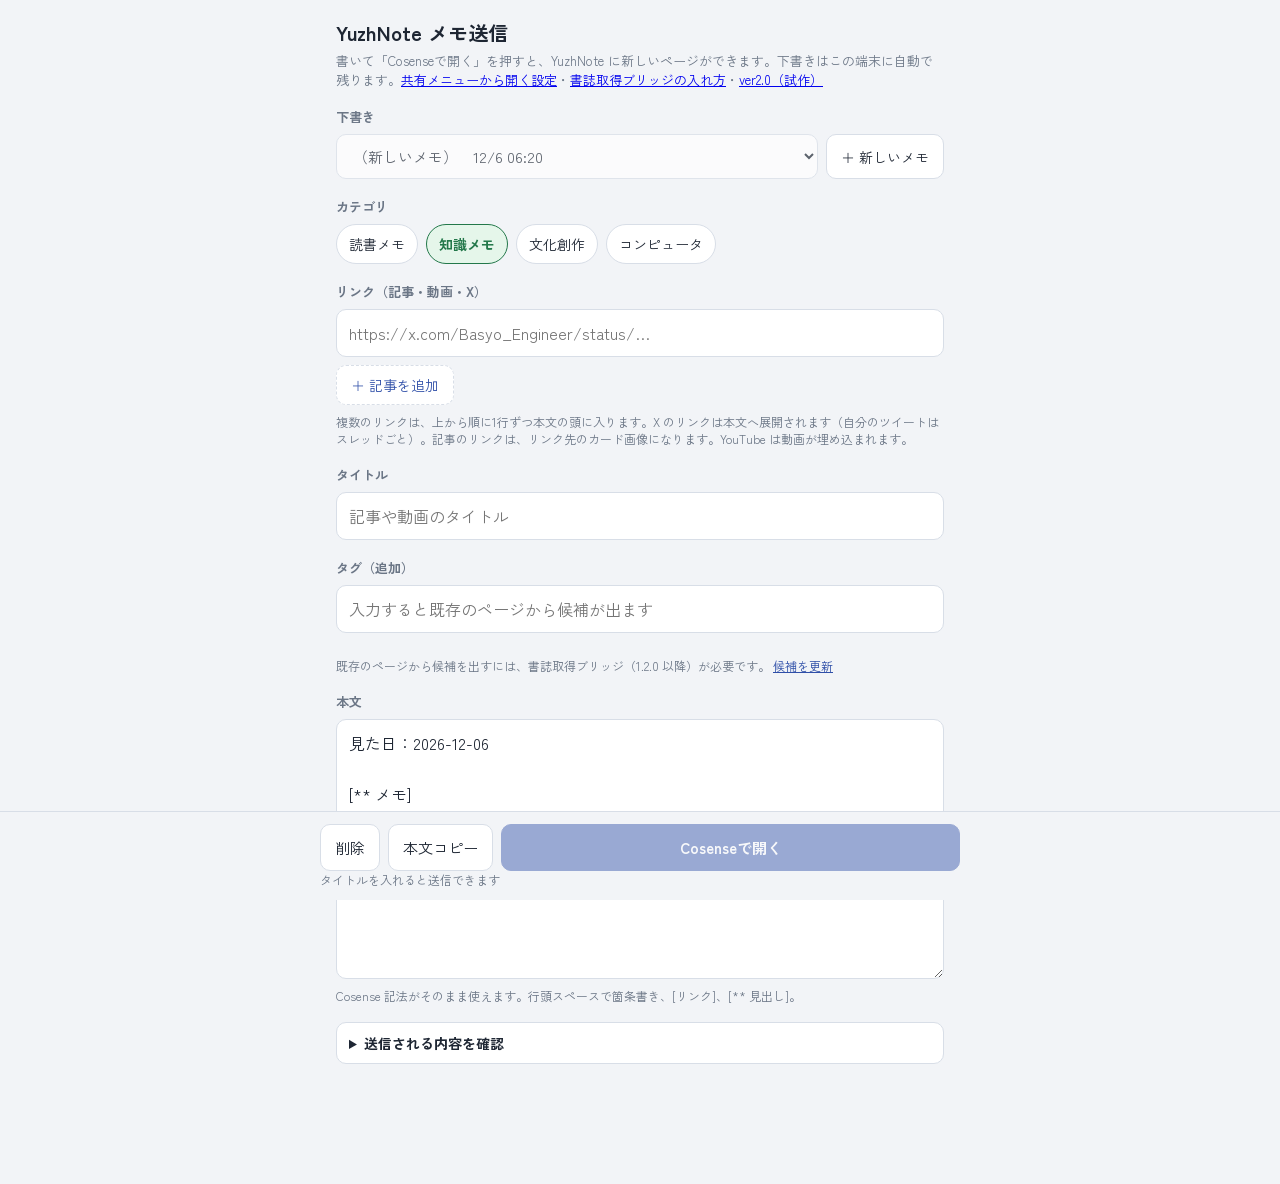
==== commit 3982b46e: "YuzhNote 2.0 として Obsidian 風のメモ帳エディタを v2.html に置き、1.0 からリンクする Co-Authored-By: Claude Opus 5.5 <norepl" ====
--- a/yuzhnote/index.html
+++ b/yuzhnote/index.html
@@ -127,7 +127,7 @@
 <main>
   <header>
     <h1>YuzhNote メモ送信</h1>
-    <p>書いて「Cosenseで開く」を押すと、YuzhNote に新しいページができます。下書きはこの端末に自動で残ります。<a href="share.html">共有メニューから開く設定</a>・<a href="setup.html">書誌取得ブリッジの入れ方</a></p>
+    <p>書いて「Cosenseで開く」を押すと、YuzhNote に新しいページができます。下書きはこの端末に自動で残ります。<a href="share.html">共有メニューから開く設定</a>・<a href="setup.html">書誌取得ブリッジの入れ方</a>・<a href="v2.html">ver2.0（試作）</a></p>
   </header>
 
   <div class="field">
